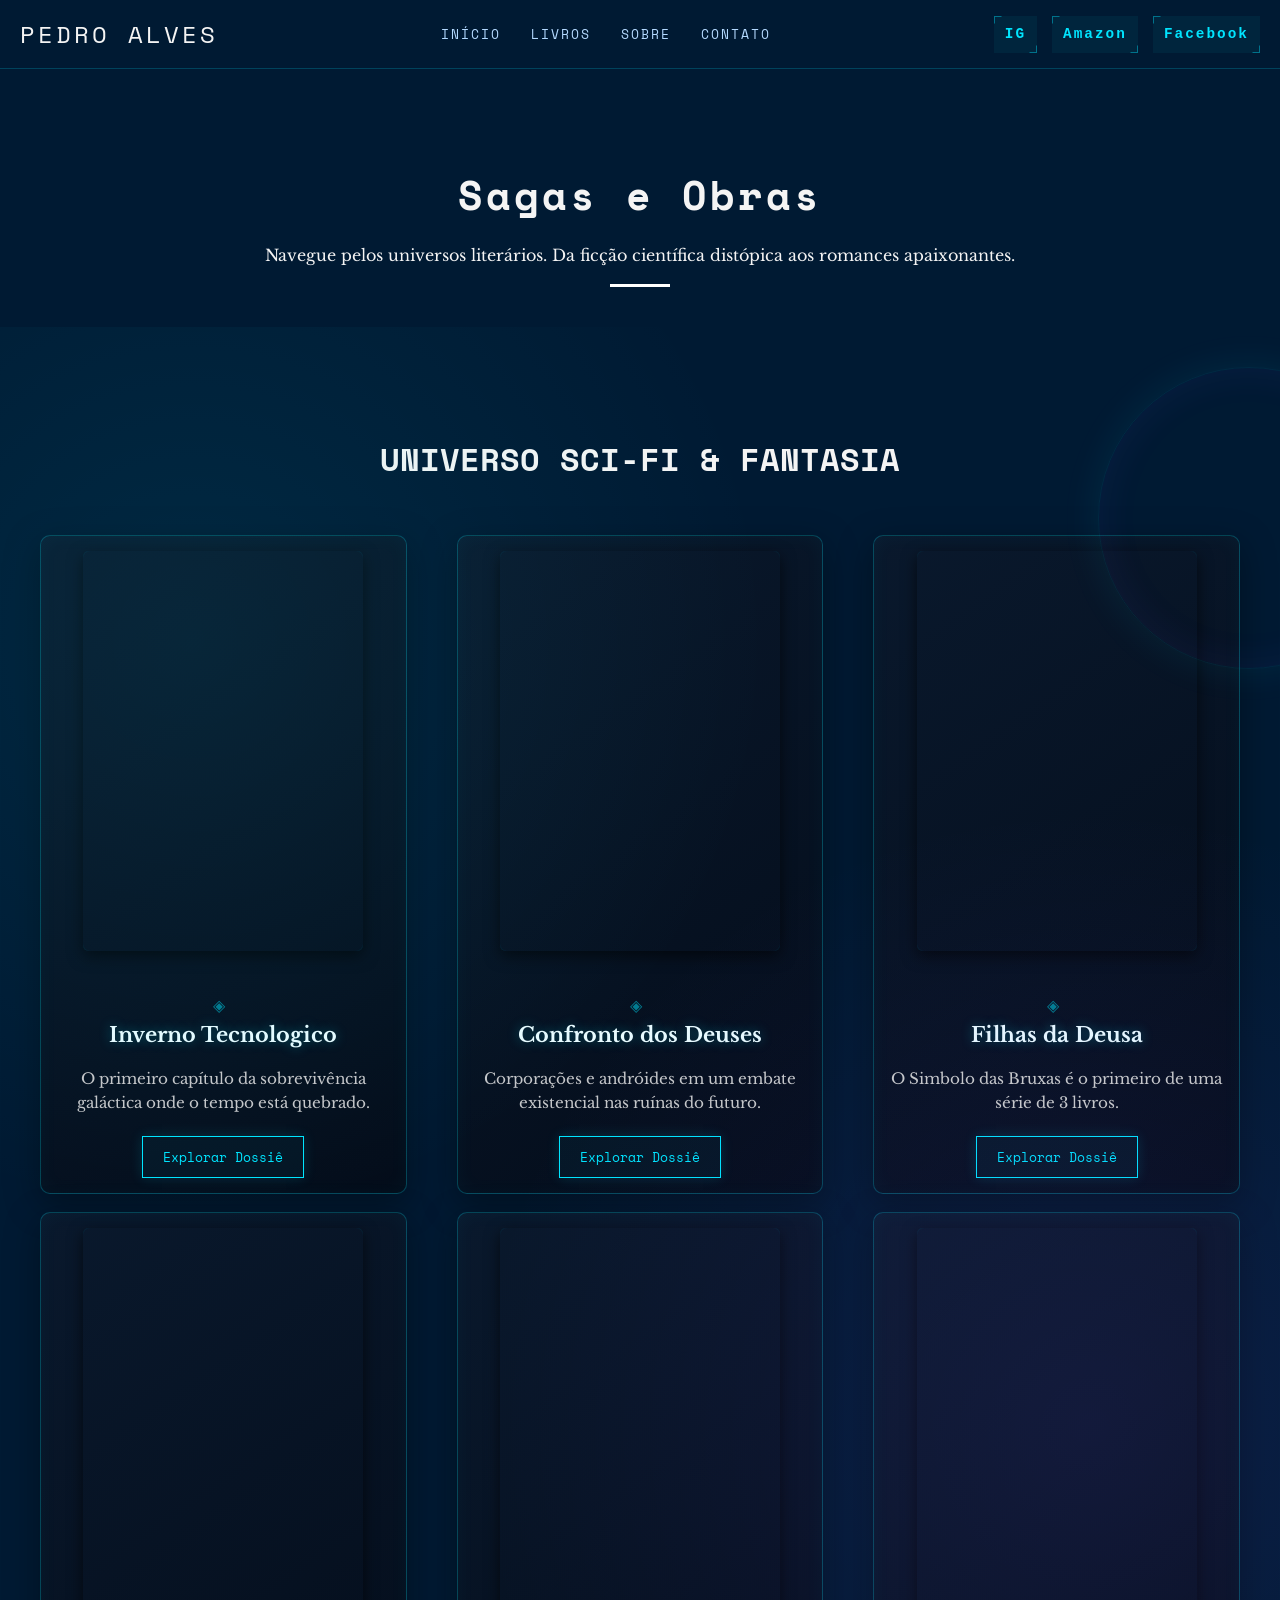
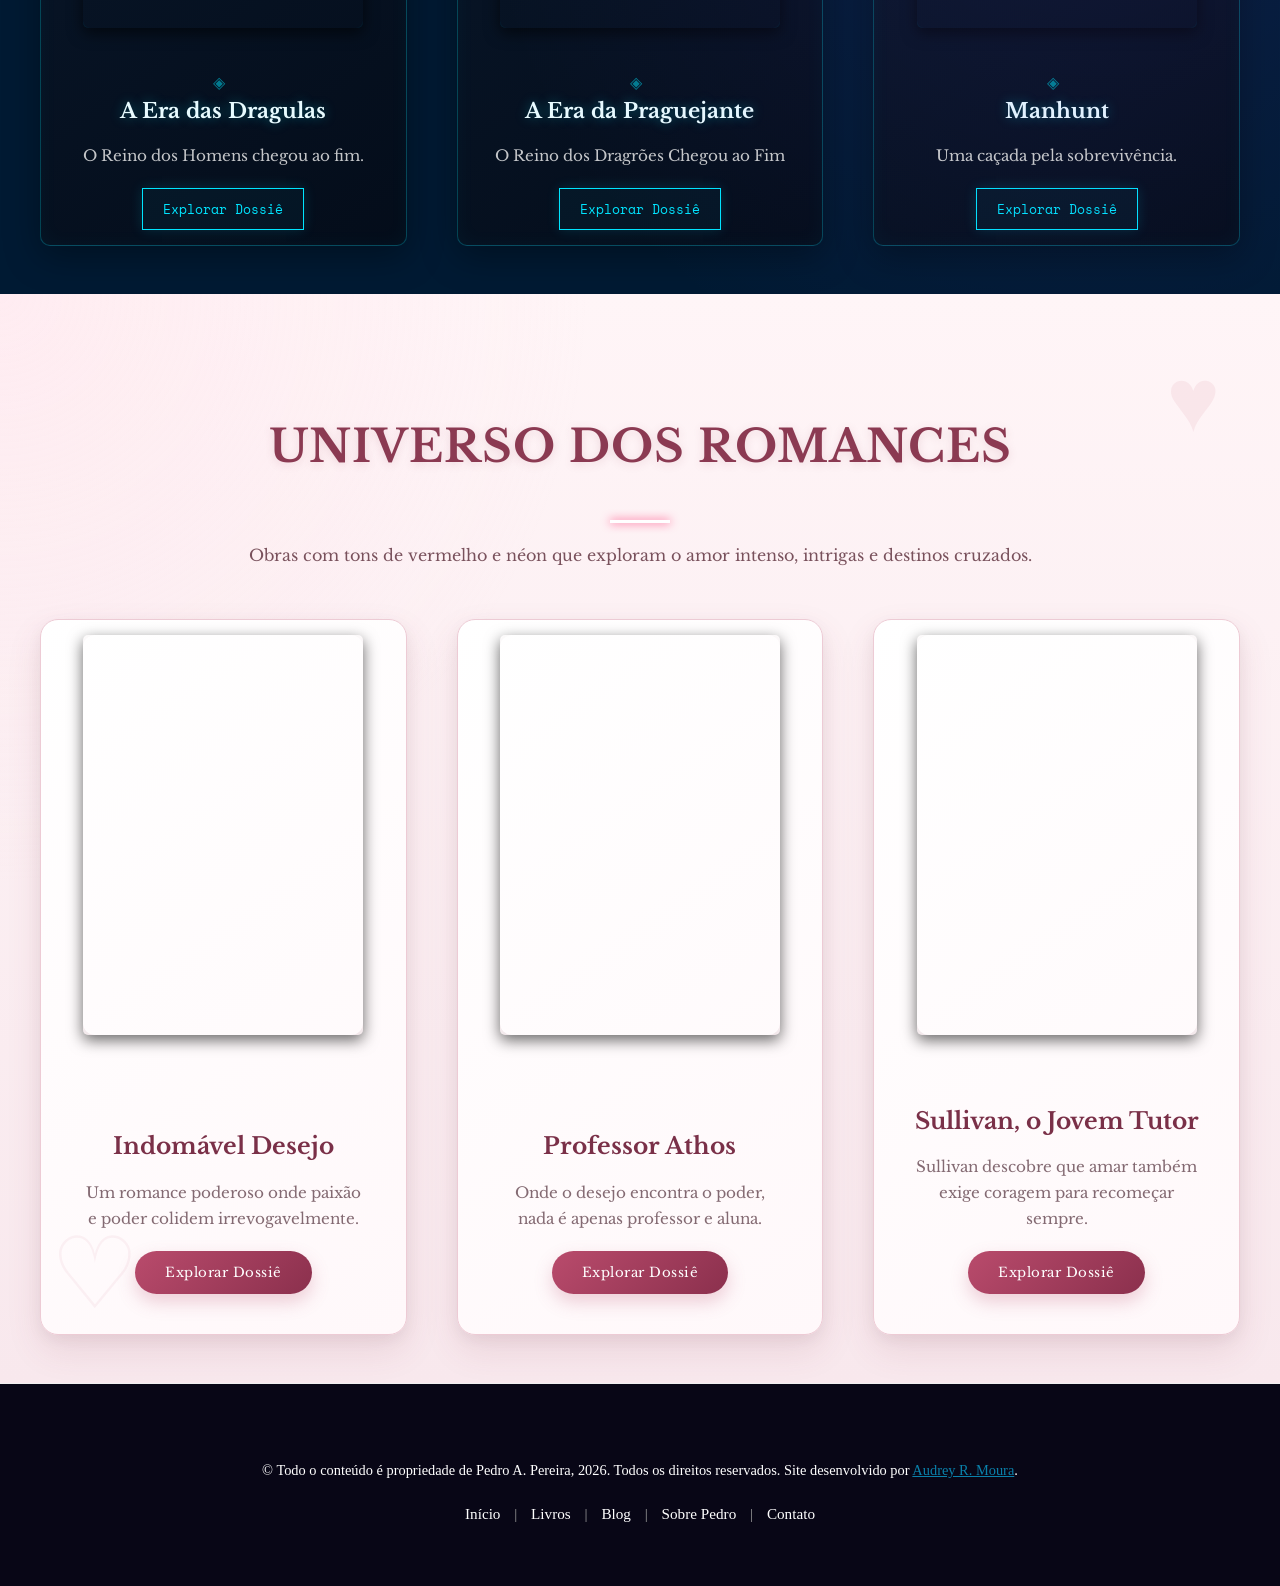
==== books.html @ c4fe181b "Add files via upload" ====
<!DOCTYPE html>
<html lang="pt-br">
<head>
    <meta charset="UTF-8">
    <meta name="viewport" content="width=device-width, initial-scale=1.0">
    <title>Pedro Alves | Livros</title>
    <link href="https://fonts.googleapis.com/css2?family=Libre+Baskerville:ital,wght@0,400;0,700;1,400&family=Space+Mono:wght@400;700&display=swap" rel="stylesheet">
    <link rel="preconnect" href="https://fonts.googleapis.com">
    <link rel="preconnect" href="https://fonts.gstatic.com" crossorigin>
    <link href="https://fonts.googleapis.com/css2?family=Orbitron:wght@400;500;700&display=swap" rel="stylesheet">
    <link rel="stylesheet" href="stylesbook.css">
</head>


<body>
    <!--  Section Header -->
    <header class="main-header">
        <div class="nav-container">
            <a href="/" class="author-name">PEDRO ALVES</a>
            <nav class="main-nav">
                <ul>
                    <li><a href="index.html#home">INÍCIO</a></li>
                    <li><a href="books.html">LIVROS</a></li>
                    <li><a href="sobre.html">SOBRE</a></li>
                    <li><a href="contato.html">CONTATO</a></li>
                </ul>
            </nav>
            <!-- Nova seção de redes sociais HUD -->
           <div class="social-hud">
               <a href="https://www.instagram.com/p.alves1998" class="social-link" title="Instagram">IG</a>
               <a href="https://www.amazon.com.br/stores/Pedro-Alves/author/B08WKQ65VJ" class="social-link" title="Amazon">Amazon</a>
               <a href="https://www.facebook.com/literagenesis" class="social-link" title="Facebook">Facebook</a>
           </div>
        </div>

            <button class="menu-toggle" id="menu-toggle">
                <span></span>
                <span></span>
                <span></span>
            </button>
    </header>

<main>
        <section class="page-title-section">
            <div class="title-container">
                <h1>Sagas e Obras</h1>
                <p>Navegue pelos universos literários. Da ficção científica distópica aos romances apaixonantes.</p>
                <span class="decorative-line scifi-line"></span> 
            </div>
        </section>

        <!-- SEÇÃO SCI-FI -->
        <section class="saga-section theme-scifi" id="scifi-section">
            <div class="section-header">
                <h2>UNIVERSO SCI-FI & FANTASIA</h2>
                               
            </div>
            
            <div class="saga-grid" id="scifi-grid">
                <!-- Preenchido via JS com as Capas em Imagem -->
            </div>
        </section>

        <!-- SEÇÃO ROMANCE -->
        <section class="saga-section theme-romance" id="romance-section">
            <div class="section-header">
                <h2>UNIVERSO DOS ROMANCES</h2>
                <span class="decorative-line romance-line"></span>
                <p>Obras com tons de vermelho e néon que exploram o amor intenso, intrigas e destinos cruzados.</p>
            </div>
            
            <div class="saga-grid" id="romance-grid">
                <!-- Preenchido via JS com as Capas em Imagem -->
            </div>
        </section>

                <!-- MODAL DE ESPECIFICAÇÃO DE OBRAS E UNIVERSOS -->
                <div id="saga-modal" class="modal-wrapper hidden">
                    <div id="modal-card-theme" class="modal-card">
                        <button class="close-btn top-close" aria-label="Fechar Modal">&times;</button>
                        
                        <div class="modal-layout-grid">
                            <!-- Painel Lateral: Ficha Técnica -->
                            <aside class="modal-sidebar">
                                <figure class="sidebar-cover-container">
                                    <img id="modal-cover-img" src="" alt="Capa Principal" class="modal-cover-img">
                                </figure>
                                
                                <section class="sidebar-fiche-info">
                                    <h4 class="fiche-title">Registro do Arquivo</h4>
                                    <ul class="fiche-list">
                                        <li><span class="fiche-label">Autoridade:</span> Pedro Alves</li>
                                        <li><span class="fiche-label">Classificação:</span> <span id="modal-tech-genre">Gênero</span></li>
                                        <li><span class="fiche-label">Status de Acesso:</span> Liberado</li>
                                    </ul>
                                </section>
                            </aside>

                            <!-- Painel Principal: Dossiê Analítico -->
                            <div class="modal-main-content">
                                <header class="modal-content-header">
                                    <h2 id="modal-title">Título do Universo</h2>                                   
                                </header>

                                <section class="fiche-section">
                                    <h3 class="section-heading">Fundamentação Narrativa</h3>
                                    <p id="modal-desc" class="modal-body"></p>
                                </section>

                                <section class="fiche-section hidden" id="modal-characters-section">
                                    <h3 class="section-heading">Personagens</h3>
                                    <div class="character-grid" id="modal-characters-list"></div>
                                </section>

                                <section class="fiche-section">
                                    <h3 class="section-heading">Volumes Catalogados</h3>
                                    <div id="modal-book-list" class="book-detailed-list">
                                        <!-- Injetados via JS -->
                                    </div>
                                </section>
                            </div>
                        </div>

                        <footer class="modal-footer">
                            <button class="btn-close-bottom" id="close-modal-bottom">Encerrar Visualização</button>
                        </footer>
                    </div>
                </div>
    </main>



    <!-- Section Footer (Idêntico ao restante do site) -->
    <footer class="site-footer">
        <div class="footer-content">
           <p class="copyright-text">
                &copy; Todo o conteúdo é propriedade de Pedro A. Pereira, 2026. Todos os direitos reservados. Site desenvolvido por <a href="https://audreymoura.github.io/portfolio/" class="footer-highlight" target="_blank" rel="noopener noreferrer">Audrey R. Moura</a>.
            </p>
            <nav class="footer-nav">
                <a href="index.html">Início</a>
                <span class="separator">|</span>
                <a href="index.html#books">Livros</a>
                <span class="separator">|</span>
                <a href="#">Blog</a>
                <span class="separator">|</span>
                <a href="sobre.html">Sobre Pedro</a>
                <span class="separator">|</span>
                <a href="contato.html">Contato</a>
            </nav>
        </div>



        <button id="backToTopBtn" class="back-to-top" title="Voltar ao topo">
            &#8963;
        </button>
    </footer>

    <!-- Movido para o fim do body (estava no <head> e rodava antes do
         #backToTopBtn e do resto do DOM existirem, então quebrava). -->
    <script src="scriptbook.js" defer></script>
</body>
</html>
---- stylesbook.css ----
/* =========================================
   VARIÁVEIS DE CORES (PALETA AZUL)
   ========================================= */
:root {
    --bg-blue-dark: #001a33;
    --bg-blue-nav: #002244;
    --border-blue: #004080;
    --border-blue-light: #0059b3;
    --text-white: #f4f4f4;
    --text-blue-light: #b3d9ff;
    /* Estas duas variáveis eram usadas em todo o CSS e no JS, mas nunca
       tinham sido declaradas aqui — por isso botões, linhas decorativas
       e o topo do modal perdiam a cor (caíam no valor inicial/transparente). */
    --scifi-primary: #00e5ff;
    --romance-primary: #ff2e6e;
}

body {
    background-color: var(--bg-blue-dark);
    color: var(--text-white);
    font-family: 'Libre Baskerville', serif;
    margin: 0;
    padding: 0;
    line-height: 1.6;
}

/* =========================================
   NAVBAR
   ========================================= */
.main-header {
    background-color: var(--bg-blue-nav);
    padding: 30px 5%;
    border-bottom: 1px solid var(--border-blue);
}

.nav-container {
    display: flex;
    justify-content: space-between;
    align-items: center;
    max-width: 1400px;
    margin: 0 auto;
}

.author-name {
    font-family: 'Space Mono', monospace;
    font-size: 1.5rem;
    letter-spacing: 3px;
    color: var(--text-white);
    text-decoration: none;
}

.main-nav ul {
    list-style: none;
    display: flex;
    gap: 30px;
    margin: 0;
    padding: 0;
}

.main-nav ul li a {
    color: var(--text-blue-light);
    text-decoration: none;
    font-family: 'Space Mono', monospace;
    font-size: 0.8rem;
    letter-spacing: 2px;
    transition: color 0.3s;
}

.main-nav ul li a:hover {
    color: #fff;
}

/* Esconde o menu em telas muito pequenas (necessitará de menu hamburguer depois) */
@media (max-width: 768px) {
    .main-nav ul {
        display: none; 
    }
}

/* =========================================
   HEADER & REDES SOCIAIS (HUD SCI-FI)
   ========================================= */

/* Estrutura Base (Mobile-First) */
.main-header {
    background-color: #001a33;
    border-bottom: 1px solid rgba(0, 229, 255, 0.2); /* Linha divisória tecnológica */
    padding: 15px 20px;
    font-family: 'Georgia', serif; /* Mantendo a fonte base que você usou antes */
}

.nav-container {
    display: flex;
    flex-direction: column; /* Empilha no mobile */
    align-items: center;
    gap: 20px;
}

/* Container das Redes Sociais */
.social-hud {
    display: flex;
    gap: 15px;
    align-items: center;
}

/* O Botão da Rede Social */
.social-link {
    position: relative;
    color: #00e5ff;
    font-family: 'Courier New', Courier, monospace; /* Fonte de terminal */
    font-size: 0.9rem;
    font-weight: bold;
    text-decoration: none;
    padding: 6px 10px;
    letter-spacing: 2px;
    background: rgba(0, 229, 255, 0.05);
    border: 1px solid transparent;
    transition: all 0.3s ease-in-out;
}

/* Criando as miras nos cantos (mesma lógica do botão Back to Top) */
.social-link::before,
.social-link::after {
    content: '';
    position: absolute;
    width: 6px;
    height: 6px;
    border: 1px solid transparent;
    transition: all 0.3s ease-in-out;
    pointer-events: none;
}

.social-link::before {
    top: -1px; 
    left: -1px;
    border-top-color: rgba(0, 229, 255, 0.4);
    border-left-color: rgba(0, 229, 255, 0.4);
}

.social-link::after {
    bottom: -1px; 
    right: -1px;
    border-bottom-color: rgba(0, 229, 255, 0.4);
    border-right-color: rgba(0, 229, 255, 0.4);
}

/* Efeito ao passar o mouse */
.social-link:hover {
    color: #ffffff;
    text-shadow: 0 0 8px #00e5ff;
    background: rgba(0, 229, 255, 0.15);
    border-color: rgba(0, 229, 255, 0.3);
}

/* Expansão das miras no hover */
.social-link:hover::before {
    top: -4px; 
    left: -4px;
    border-color: #00e5ff;
    box-shadow: -2px -2px 4px rgba(0, 229, 255, 0.4);
}

.social-link:hover::after {
    bottom: -4px; 
    right: -4px;
    border-color: #00e5ff;
    box-shadow: 2px 2px 4px rgba(0, 229, 255, 0.4);
}

/* =========================================
   MEDIA QUERY PARA DESKTOP
   ========================================= */
@media (min-width: 768px) {
    .nav-container {
        flex-direction: row; /* Coloca tudo na mesma linha no PC */
        justify-content: space-between;
    }
}

/* =========================================
   FOOTER EDITORIAL
   ========================================= */

.site-footer {
    background-color: #080616; /* Fundo branco limpo */
    color: #333333;
    padding: 60px 20px;
    font-family: 'Georgia', serif; /* Mantendo a identidade editorial */
    text-align: center;
    position: relative;
    border-top: 1px solid #f0f0f0; /* Linha super sutil para separar do fundo escuro acima */
}

.copyright-text {
    font-size: 0.9rem;
    margin-bottom: 20px;
    color: #fff;
}

/* Cor vermelho-tijolo baseada na imagem de referência */
.footer-highlight {
    color: #0A81AB; 
}

.footer-nav {
    font-size: 0.95rem;
}

.footer-nav a {
    color: #ffffff;
    text-decoration: none;
    transition: color 0.3s ease;
}

.footer-nav a:hover {
    color: #0A81AB;
}

.separator {
    margin: 0 10px;
    color: #999;
    font-weight: lighter;
}

/* =========================================
   BOTÃO VOLTAR AO TOPO
   ========================================= */

.back-to-top {
    display: none; /* Oculto por padrão, o JS vai mostrar */
    position: fixed;
    bottom: 30px;
    right: 30px;
    width: 45px;
    height: 45px;
    
    /* Fundo escuro transparente com efeito holográfico */
    background-color: rgba(0, 26, 51, 0.4); 
    backdrop-filter: blur(5px); /* Deixa o fundo do botão desfocado (efeito vidro) */
    -webkit-backdrop-filter: blur(5px); /* Suporte para Safari */
    
    /* Cores tecnológicas */
    color: #00e5ff; /* Ciano do tema */
    border: 1px solid rgba(0, 229, 255, 0.4);
    border-radius: 4px; /* Cantos levemente retos */
    
    font-size: 24px;
    cursor: pointer;
    z-index: 99;
    align-items: center;
    justify-content: center;
    line-height: 1; 
    
    /* Brilho neon de repouso */
    box-shadow: 0 0 10px rgba(0, 229, 255, 0.1), inset 0 0 5px rgba(0, 229, 255, 0.1);
    text-shadow: 0 0 5px rgba(0, 229, 255, 0.5);
    
    /* Transição suave de todos os efeitos */
    transition: all 0.3s ease-in-out;
}

/* Efeito ao passar o mouse por cima do botão */
.back-to-top:hover {
    background-color: rgba(0, 229, 255, 0.2); /* Fundo "acende" */
    transform: translateY(-5px); /* Dá um leve pulo para cima */
    
    /* Intensifica o neon */
    border-color: #00e5ff;
    color: #ffffff; /* Seta fica branca para destacar */
    box-shadow: 0 0 15px rgba(0, 229, 255, 0.5), inset 0 0 10px rgba(0, 229, 255, 0.3);
    text-shadow: 0 0 10px #00e5ff, 0 0 20px #00e5ff;
}

/* =========================================
   EFEITOS DE MIRA / HUD (CANTOS DO BOTÃO)
   ========================================= */

/* Cria pequenos colchetes nos cantos para simular mira de alvo */
.back-to-top::before,
.back-to-top::after {
    content: '';
    position: absolute;
    width: 10px;
    height: 10px;
    border: 1px solid transparent;
    transition: all 0.3s ease;
    pointer-events: none; /* Para não atrapalhar o clique */
}

/* Canto Superior Esquerdo */
.back-to-top::before {
    top: -2px;
    left: -2px;
    border-top-color: #00e5ff;
    border-left-color: #00e5ff;
    opacity: 0.5;
}

/* Canto Inferior Direito */
.back-to-top::after {
    bottom: -2px;
    right: -2px;
    border-bottom-color: #00e5ff;
    border-right-color: #00e5ff;
    opacity: 0.5;
}

/* Os cantos "abrem" e brilham ao passar o mouse */
.back-to-top:hover::before {
    top: -6px;
    left: -6px;
    opacity: 1;
    box-shadow: -2px -2px 5px rgba(0, 229, 255, 0.5);
}

.back-to-top:hover::after {
    bottom: -6px;
    right: -6px;
    opacity: 1;
    box-shadow: 2px 2px 5px rgba(0, 229, 255, 0.5);
}


/* =========================================
   PÁGINA: books
   ========================================= */

.page-title-section {
    padding: 60px 20px 20px;
    text-align: center;
}

.page-title-section h1 {
    font-size: 2.5rem;
    font-family: 'Space Mono', monospace;
    letter-spacing: 4px;
    margin-bottom: 10px;
}

.saga-section {
    padding: 80px 20px;
}

.section-header {
    text-align: center;
    margin-bottom: 50px;
}

.section-header h2 {
    font-family: 'Space Mono', monospace;
    font-size: 2rem;
}

.decorative-line {
    display: block;
    width: 60px;
    height: 3px;
    margin: 0 auto 20px;
    background-color: #fff; /* fallback; cada tema sobrescreve com sua cor */
}

.saga-grid {
    display: grid;
    grid-template-columns: 1fr;
    gap: 50px;
    max-width: 1200px;
    margin: 0 auto;
}

@media (min-width: 768px) {
    .saga-grid { grid-template-columns: repeat(auto-fit, minmax(300px, 1fr)); }
}

/* Cards e Imagens de Capa */
.book-card {
    background: rgba(0, 0, 0, 0.4);
    border: 1px solid rgba(255, 255, 255, 0.1);
    border-radius: 10px;
    padding: 15px;
    display: flex;
    flex-direction: column;
    align-items: center;
    text-align: center;
    transition: transform 0.3s ease;

}

.book-card:hover {
    transform: translateY(-4px);
}

/* CONTAINER DA CAPA: TAMANHO FIXO */
.book-cover {
    width: 280px;       /* Largura fixa */
    height: 400px;      /* Altura fixa */
    margin: 0 auto 10px; /* Centraliza o card e dá margem inferior */
    border-radius: 5px;
    overflow: hidden;    /* Esconde o que sobrar da imagem */
    box-shadow: 0 5px 15px rgba(0,0,0,0.6);
    display: flex;       /* Garante alinhamento interno */
    align-items: center;
    justify-content: center;
}

/* IMAGEM: FORÇA O PREENCHIMENTO DO CONTAINER */
.book-cover-img {
    width: 100%;
    height: 100%;       /* Força a mesma altura do container */
    object-fit: cover;  /* Corta a imagem mantendo a proporção para preencher o bloco */
    object-position: center; /* Centraliza o foco da capa */
    display: block;
    transition: transform 0.4s ease;
}

/* Opcional: Garante que todos os cards tenham a mesma altura mínima */
.book-card {
    display: flex;
    flex-direction: column;
    justify-content: space-between; /* Mantém o botão alinhado na parte inferior */
    height: 100%;
}

.book-card:hover .book-cover-img {
    transform: scale(1.0);
}

.book-info h3 { font-size: 1.3rem; margin: 0 0 10px; }
.book-info p { font-size: 0.95rem; margin-bottom: 20px; opacity: 0.8; }

.btn-saga {
    background: transparent;
    border: 1px solid;
    padding: 10px 20px;
    font-family: 'Space Mono', monospace;
    cursor: pointer;
    transition: all 0.3s ease;
}

/* ==========================================================
   TEMA SCI-FI / FANTASIA CÓSMICA
   Portais • Viagem no Tempo • Dragões • Universos Paralelos
   ========================================================== */

.theme-scifi {
    background-color: var(--bg-blue-dark);
    position: relative;
    overflow: hidden;
}

/* Energia dimensional ao redor da seção */
.theme-scifi::before {
    content: "";
    position: absolute;
    inset: 0;
    background:
        radial-gradient(circle at 15% 20%, rgba(0,229,255,0.08), transparent 35%),
        radial-gradient(circle at 85% 70%, rgba(120,80,255,0.10), transparent 40%);
    pointer-events: none;
}


/* Linha de energia */
.theme-scifi .scifi-line { 
    background: linear-gradient(
        90deg,
        transparent,
        var(--scifi-primary),
        transparent
    );
    box-shadow:
        0 0 10px var(--scifi-primary),
        0 0 25px rgba(0,229,255,0.5);
}


/* Cards como artefatos futuristas */
.theme-scifi .book-card { 
    background:
        linear-gradient(
            145deg,
            rgba(10,25,45,0.95),
            rgba(4,12,25,0.95)
        );
    border-color: rgba(0,229,255,0.25);
    box-shadow:
        0 10px 35px rgba(0,0,0,0.35),
        inset 0 0 20px rgba(0,229,255,0.04);
    transition:
        transform .35s ease,
        border-color .35s ease,
        box-shadow .35s ease;
}


/* Efeito de portal ao passar o mouse */
.theme-scifi .book-card:hover {
    transform: translateY(-8px);
    border-color:rgba(0,229,255,0.65);
    box-shadow:  0 15px 45px rgba(0,229,255,0.15),
        inset 0 0 25px rgba(0,229,255,0.08);
}

/* Capas */
.theme-scifi .book-cover img {
    border-radius: 8px;
    box-shadow:0 0 25px rgba(0,229,255,0.15);
    transition: transform .4s ease;
}


.theme-scifi .book-card:hover .book-cover img {

    transform: scale(1.03)
        rotate(-1deg);
}


/* Botão futurista */
.theme-scifi .btn-saga { 
    color: var(--scifi-primary);
    border-color: var(--scifi-primary);
    background:rgba(0,229,255,0.04);
    box-shadow: 0 0 12px rgba(0,229,255,0.15);
    transition: .3s ease;
}


.theme-scifi .btn-saga:hover { 
    background:var(--scifi-primary);
    color:#000;
    box-shadow: 0 0 25px var(--scifi-primary);
}


/* Títulos */
.theme-scifi .book-info h3 {
    color:#e8fbff;
    text-shadow:0 0 12px rgba(0,229,255,0.35);
}


/* Pequenos detalhes de energia */
.theme-scifi .book-info::before {
    content:"◈";
    color:var(--scifi-primary);
    opacity: .5;
    margin-right:8px;
}


/* Efeito de linhas temporais discretas */
.theme-scifi::after {
    content:"";
    position:absolute;
    width:300px;
    height:300px;
    right:-120px;
    top:40px;
    border-radius:50%;
    border:1px solid rgba(0,229,255,0.08);
    box-shadow:0 0 40px rgba(0,229,255,0.08), inset 0 0 40px rgba(120,80,255,0.08);
    pointer-events:none;
}


/* Compatibilidade romance */
.theme-romance .romance-line {
    background-color:#ffffff;
    box-shadow:0 0 10px var(--romance-primary);
}

/* ==========================================================
   TEMA ROMANCE - Amor / Romance Contemporâneo / Rom-Com
   ========================================================== */

.theme-romance {
    background:
        radial-gradient(circle at top left, rgba(255, 220, 230, 0.35), transparent 35%),
        linear-gradient(180deg, #fff5f7 0%, #f8e8ed 100%);
    color: #4a2733;
    padding: 80px 20px;
    position: relative;
}

/* Cabeçalho da seção */
.theme-romance .section-header h2 {
    color: #8b3a52;
    font-family: 'Libre Baskerville', serif;
    font-size: 2.8rem;
    letter-spacing: 1px;
    text-shadow: 0 2px 10px rgba(139, 58, 82, 0.15);
}

.theme-romance .section-header p {
    color: #79515c;
}

/* Cards dos livros */
.theme-romance .book-card {
    background: linear-gradient(
        145deg,
        #ffffff,
        #fff8fa
    );
    border: 1px solid #edcbd5;
    box-shadow:
        0 15px 35px rgba(139, 58, 82, 0.12),
        0 5px 15px rgba(0,0,0,0.05);
    border-radius: 18px;
    overflow: hidden;
    transition:
        transform 0.4s ease,
        box-shadow 0.4s ease;
}


.theme-romance .book-card:hover {
    transform: translateY(-12px);
    box-shadow:
        0 25px 45px rgba(139, 58, 82, 0.22),
        0 8px 20px rgba(0,0,0,0.08);
}


/* Informações do livro */

.theme-romance .book-info {
    padding: 25px;
}


.theme-romance .book-info h3 {
    color: #7a3048;
    font-family: 'Libre Baskerville', serif;
    font-size: 1.45rem;
}


.theme-romance .book-info p {
    color: #654650;
    line-height: 1.7;
}


/* Botão estilo romance */
.theme-romance .btn-saga {
    background:
        linear-gradient(
            135deg,
            #b94b6c,
            #8b304d
        );

    color: #fff;
    border: none;
    padding: 13px 30px;
    border-radius: 50px;
    font-family: 'Libre Baskerville', serif;
    letter-spacing: 0.5px;
    box-shadow:
        0 8px 18px rgba(185,75,108,0.25);
    transition: all .3s ease;
}


.theme-romance .btn-saga:hover {
    background:
        linear-gradient(
            135deg,
            #d05c7d,
            #a13b59
        );
    transform: scale(1.05);
    box-shadow:
        0 12px 25px rgba(185,75,108,0.35);
}


/* Imagem da capa */
.theme-romance .book-cover img {
    border-radius: 12px;
    box-shadow:
        0 10px 25px rgba(122,48,72,0.18);
    transition: transform .4s ease;
}


.theme-romance .book-card:hover .book-cover img {
    transform:
        scale(1.04)
        rotate(-1deg);}


/* Detalhes decorativos */
.theme-romance::before {
    content: "♥";
    position: absolute;
    top: 35px;
    right: 60px;
    font-size: 90px;
    color: rgba(185,75,108,0.08);
    font-family: serif;
}


.theme-romance::after {
    content: "♡";
    position: absolute;
    bottom: 30px;
    left: 50px;
    font-size: 100px;
    color: rgba(185,75,108,0.06);
}


/*=========================================
MODAL FANTASIA / SCI-FI
=========================================*/

.modal-wrapper.hidden{
display:none!important;
}

.modal-wrapper{
position:fixed;
top:0;
left:0;
width:100%;
height:100%;
padding:30px;
display:flex;
justify-content:center;
align-items:center;
background:rgba(6,10,18,.92);
z-index:9999;
}

.modal-card{
position:relative;
width:100%;
max-width:960px;
max-height:92vh;
overflow-y:auto;
background:#101722;
border:2px solid #5f7ea8;
border-radius:14px;
color:#e7edf6;
box-shadow:0 20px 60px rgba(0,0,0,.6);
}

.modal-layout-grid{
display:grid;
grid-template-columns:260px 1fr;
gap:30px;
padding:30px;
}

@media(max-width:768px){
.modal-layout-grid{
grid-template-columns:1fr;
}
}

.modal-cover-img{
display:block;
width:100%;
border-radius:8px;
border:3px solid #344965;
box-shadow:0 8px 24px rgba(0,0,0,.5);
}

.modal-content{
color:#d7e0ec;
}

.modal-content h2{
font-size:2rem;
margin-bottom:18px;
padding-bottom:12px;
border-bottom:2px solid #49678d;
text-transform:uppercase;
letter-spacing:2px;
color:#f7f7f7;
}

.modal-content h3{
margin-top:24px;
margin-bottom:10px;
font-size:1.1rem;
color:#8cb8ff;
text-transform:uppercase;
letter-spacing:1px;
}

.modal-content p{
color:#d2dbe5;
}

.modal-content strong{
color:#ffffff;
}

.modal-content ul{
padding-left:22px;
}

.modal-content li{
margin-bottom:8px;
}

.book-detailed-card{
display:flex;
gap:20px;
padding:18px;
margin-bottom:20px;
background:#182230;
border-left:5px solid #6aa7ff;
border-radius:10px;
}

.book-detailed-cover{
width:180px;
flex-shrink:0;
}

.book-detailed-cover img{
display:block;
width:100%;
border-radius:6px;
border:2px solid #415a79;
}

.top-close{
position:absolute;
top:15px;
right:18px;
width:42px;
height:42px;
border:none;
border-radius:50%;
background:#223347;
color:#fff;
font-size:1.6rem;
cursor:pointer;
transition:.25s;
}

.top-close:hover{
background:#6aa7ff;
color:#08111b;
}

hr{
border:none;
border-top:1px solid #3b506d;
margin:25px 0;
}

blockquote{
margin:20px 0;
padding:15px;
border-left:4px solid #6aa7ff;
background:#16202d;
font-style:italic;
color:#bdd4f3;
}

.modal-card::-webkit-scrollbar{
width:10px;
}

.modal-card::-webkit-scrollbar-track{
background:#111923;
}

.modal-card::-webkit-scrollbar-thumb{
background:#506d94;
border-radius:10px;
}

.modal-card::-webkit-scrollbar-thumb:hover{
background:#6c90c4;
}

/*=========================================
MODAL - personagens
=========================================*/
.character-card{
display:flex;
gap:25px;
align-items:flex-start;
margin-bottom:40px;
}

.character-card img{
width:120px;
flex-shrink:0;
border-radius:8px;
display:block;
}

.character-info{
flex:1;
min-width:0;
}

.character-info h4{
margin:0 0 8px;
}

.character-info p{
margin:0 0 10px;
}

/*=========================================
MODAL - bOTÃO DE FECHAR
=========================================*/

.modal-footer{
display:flex;
justify-content:center;
padding:30px;
border-top:1px solid rgba(120,180,255,.18);
}

.btn-close-bottom{
position:relative;
padding:14px 38px;
background:#101b28;
color:#d7ecff;
border:1px solid #4ea3ff;
border-radius:6px;
font-size:.95rem;
font-weight:600;
letter-spacing:2px;
text-transform:uppercase;
cursor:pointer;
overflow:hidden;
transition:.35s;
box-shadow:
0 0 15px rgba(78,163,255,.18),
inset 0 0 8px rgba(78,163,255,.08);
}

.btn-close-bottom::before{
content:"";
position:absolute;
top:0;
left:-120%;
width:60%;
height:100%;
background:linear-gradient(90deg,
transparent,
rgba(255,255,255,.75),
transparent);
transform:skewX(-25deg);
transition:.8s;
}

.btn-close-bottom:hover::before{
left:160%;
}

.btn-close-bottom:hover{
background:#163252;
border-color:#8fd2ff;
color:#ffffff;
box-shadow:
0 0 8px rgba(120,190,255,.4),
0 0 20px rgba(80,150,255,.25);
animation:button-glitch .35s linear;
}

.btn-close-bottom:active{
transform:scale(.97);
}

@keyframes button-glitch{

0%{
transform:translate(0);
}

20%{
transform:translate(-2px,1px);
}

40%{
transform:translate(2px,-1px);
}

60%{
transform:translate(-1px,-1px);
}

80%{
transform:translate(1px,2px);
}

100%{
transform:translate(0);
}

}

/*=========================================
RESPONSIVIDADE GERAL
=========================================*/

@media (max-width:768px){

body{
overflow-x:hidden;
}

/* HEADER */

.main-header{
padding:15px;
}

.nav-container{
flex-direction:row;
justify-content:space-between;
align-items:center;
gap:15px;
}

/* BOTÃO HAMBURGUER */

.menu-toggle{
display:flex;
flex-direction:column;
justify-content:center;
align-items:center;
gap:5px;
width:42px;
height:42px;
background:transparent;
border:1px solid rgba(0,229,255,.35);
border-radius:6px;
cursor:pointer;
}

.menu-toggle span{
display:block;
width:22px;
height:2px;
background:#00e5ff;
transition:.3s;
}

/* ESCONDE MENU */

.main-nav{
position:absolute;
top:100%;
left:0;
width:100%;
background:#001a33;
border-top:1px solid rgba(0,229,255,.2);
display:none;
z-index:1000;
}

.main-nav.active{
display:block;
}

.main-nav ul{
display:flex;
flex-direction:column;
gap:0;
padding:15px 0;
}

.main-nav li{
text-align:center;
padding:12px 0;
border-bottom:1px solid rgba(255,255,255,.06);
}

/* SOCIAL */

.social-hud{
justify-content:center;
flex-wrap:wrap;
}

/* TÍTULOS */

.page-title-section h1{
font-size:2rem;
}

.section-header h2{
font-size:1.6rem;
}

/* GRID DOS LIVROS */

.saga-grid{
grid-template-columns:1fr;
gap:35px;
}

.book-cover{
width:220px;
height:315px;
}

/* =========================================
   MODAIS
   ========================================= */

.modal-wrapper{
padding:10px;
}

.modal-card{
max-height:95vh;
}

.modal-layout-grid{
grid-template-columns:1fr;
gap:20px;
padding:20px;
}

.book-detailed-card{
flex-direction:column;
align-items:center;
text-align:center;
}

.book-detailed-cover{
width:200px;
}

.character-card{
flex-direction:column;
align-items:center;
text-align:center;
}

.character-card img{
width:180px;
}

.modal-content h2{
font-size:1.6rem;
}

.modal-content h3{
font-size:1rem;
}

.modal-footer{
padding:20px;
}

.btn-close-bottom{
width:100%;
max-width:320px;
}

.back-to-top{
right:15px;
bottom:15px;
}

}

.menu-toggle{
display:none;
}

@media (max-width:768px){
.menu-toggle{
display:flex;
}
}

/*=========================================
DOSSIÊ SCI-FI
=========================================*/

#modal-title{
font-family:'Space Mono',monospace;
font-size:2.3rem;
font-weight:700;
letter-spacing:4px;
text-transform:uppercase;
color:#00e5ff;
text-shadow:0 0 12px rgba(0,229,255,.35);
margin:0 0 25px;
}

.modal-content-header{
border-bottom:1px solid rgba(0,229,255,.2);
padding-bottom:15px;
margin-bottom:25px;
}

.section-heading{
font-family:'Space Mono',monospace;
font-size:1rem;
font-weight:700;
letter-spacing:3px;
text-transform:uppercase;
color:#7fdfff;
margin:35px 0 15px;
}

.section-heading::before{
content:"[";
color:#00e5ff;
}

.section-heading::after{
content:"]";
color:#00e5ff;
}

#modal-desc,
.modal-body{
font-family:'Libre Baskerville',serif;
font-size:1rem;
line-height:1.9;
color:#d7e6f5;
text-align:justify;
}

.sidebar-fiche-info{
background:#162231;
padding:18px;
border:1px solid rgba(0,229,255,.15);
border-radius:8px;
}

.fiche-title{
font-family:'Space Mono',monospace;
font-size:.9rem;
letter-spacing:2px;
text-transform:uppercase;
color:#00e5ff;
margin-bottom:18px;
}

.fiche-list{
list-style:none;
padding:0;
margin:0;
}

.fiche-list li{
padding:8px 0;
border-bottom:1px solid rgba(255,255,255,.06);
font-size:.9rem;
color:#dbe7f4;
}

.fiche-label{
font-family:'Space Mono',monospace;
font-weight:700;
color:#79d8ff;
}

.book-detailed-title{
font-family:'Space Mono',monospace;
font-size:1rem;
text-transform:uppercase;
letter-spacing:2px;
color:#00e5ff;
}

.book-detailed-meta{
font-family:'Space Mono',monospace;
font-size:.8rem;
color:#82cfff;
}

.book-detailed-summary{
font-family:'Libre Baskerville',serif;
line-height:1.8;
color:#d8e5f2;
}

.character-card strong{
display:block;
margin-top:12px;
font-family:'Space Mono',monospace;
font-size:1rem;
letter-spacing:2px;
text-transform:uppercase;
color:#00e5ff;
}

.character-card span{
display:block;
margin-top:8px;
font-family:'Libre Baskerville',serif;
line-height:1.7;
color:#d8e5f2;
}

.btn-book-action{
position:relative;
display:inline-flex;
align-items:center;
justify-content:center;
padding:14px 28px;
margin-top:18px;
overflow:hidden;
background:#081520;
border:1px solid #00d9ff;
color:#8ef2ff;
font-family:"Space Mono",monospace;
font-size:.9rem;
font-weight:700;
letter-spacing:2px;
text-transform:uppercase;
text-decoration:none;
transition:.35s;
}

.btn-book-action span{
position:relative;
z-index:2;
}

.btn-book-action::before{
content:"";
position:absolute;
top:0;
left:-120%;
width:60%;
height:100%;
background:linear-gradient(90deg,
transparent,
rgba(255,255,255,.8),
transparent);
transform:skewX(-25deg);
transition:.8s;
}

.btn-book-action:hover::before{
left:180%;
}

.btn-book-action:hover{
background:#00d9ff;
color:#071018;
box-shadow:
0 0 12px rgba(0,217,255,.4),
0 0 35px rgba(0,217,255,.25);
transform:translateY(-2px);
}

.btn-book-action:active{
transform:scale(.96);
}
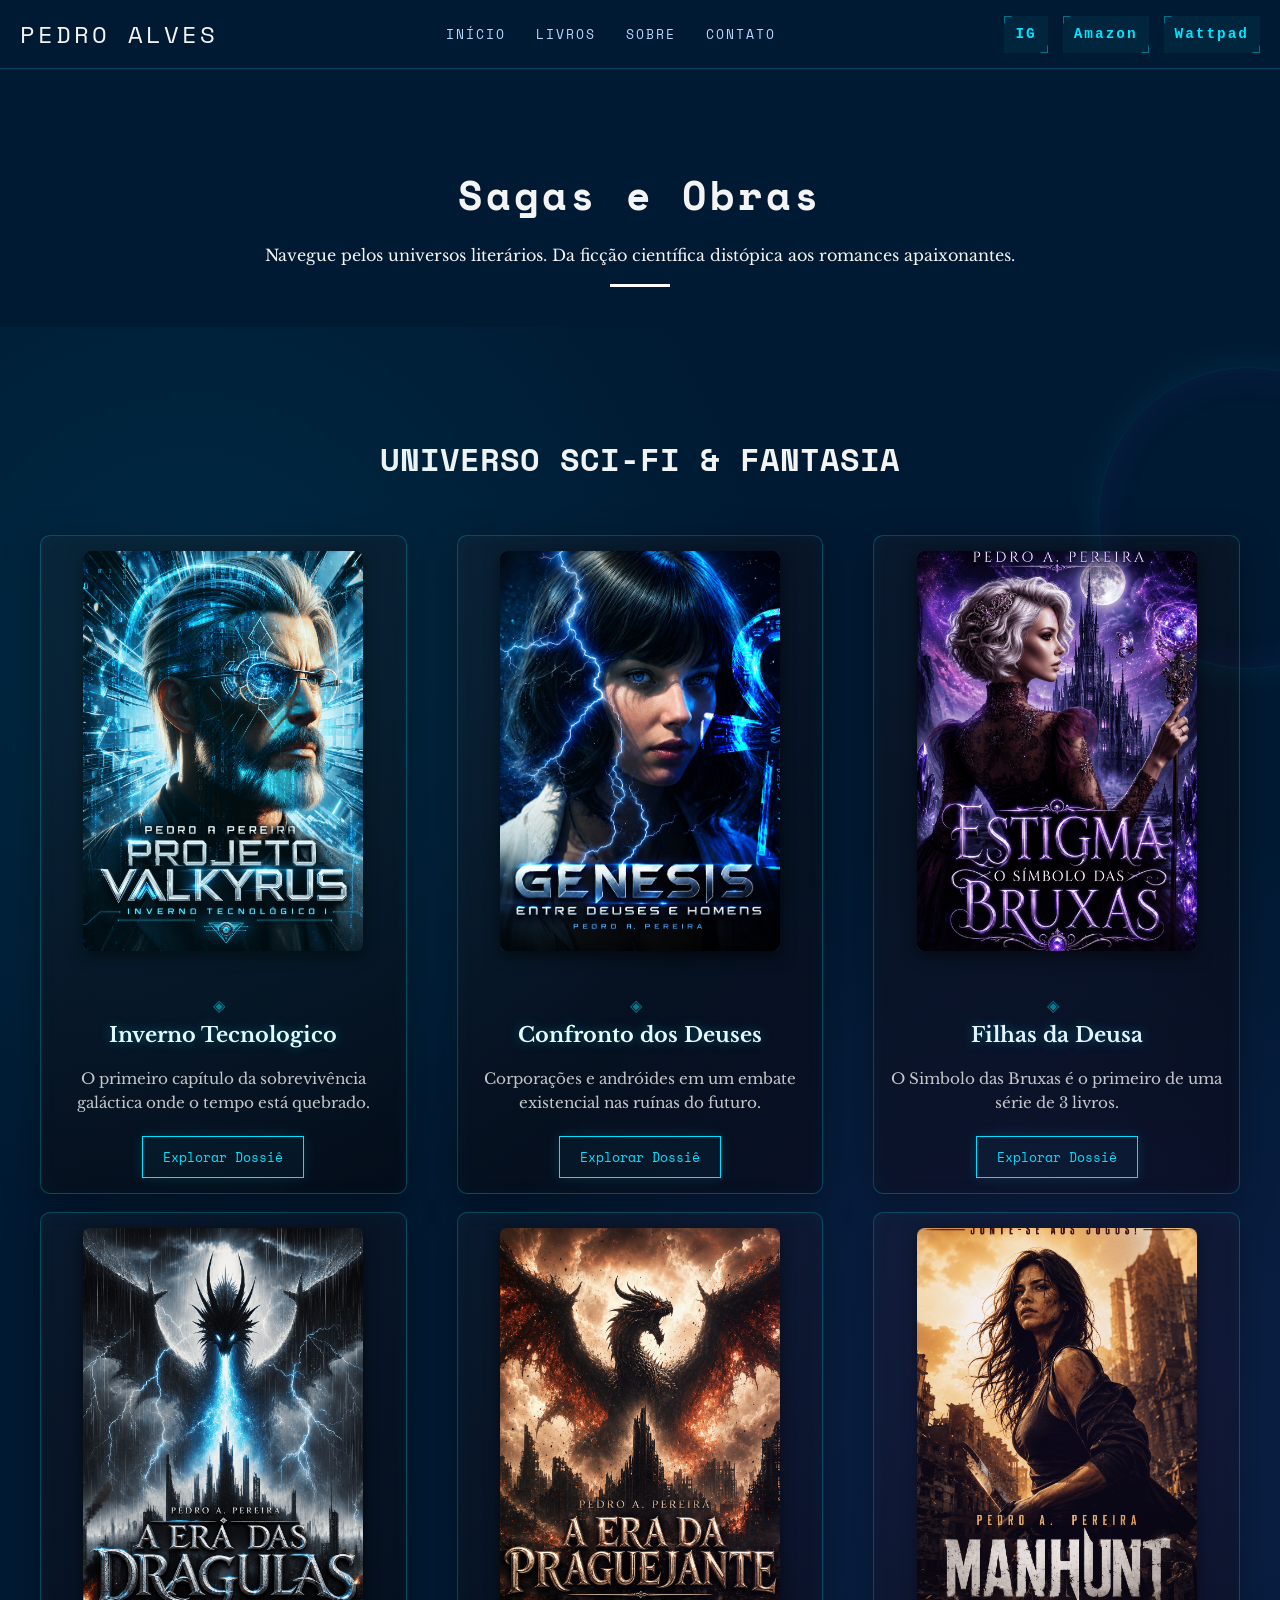
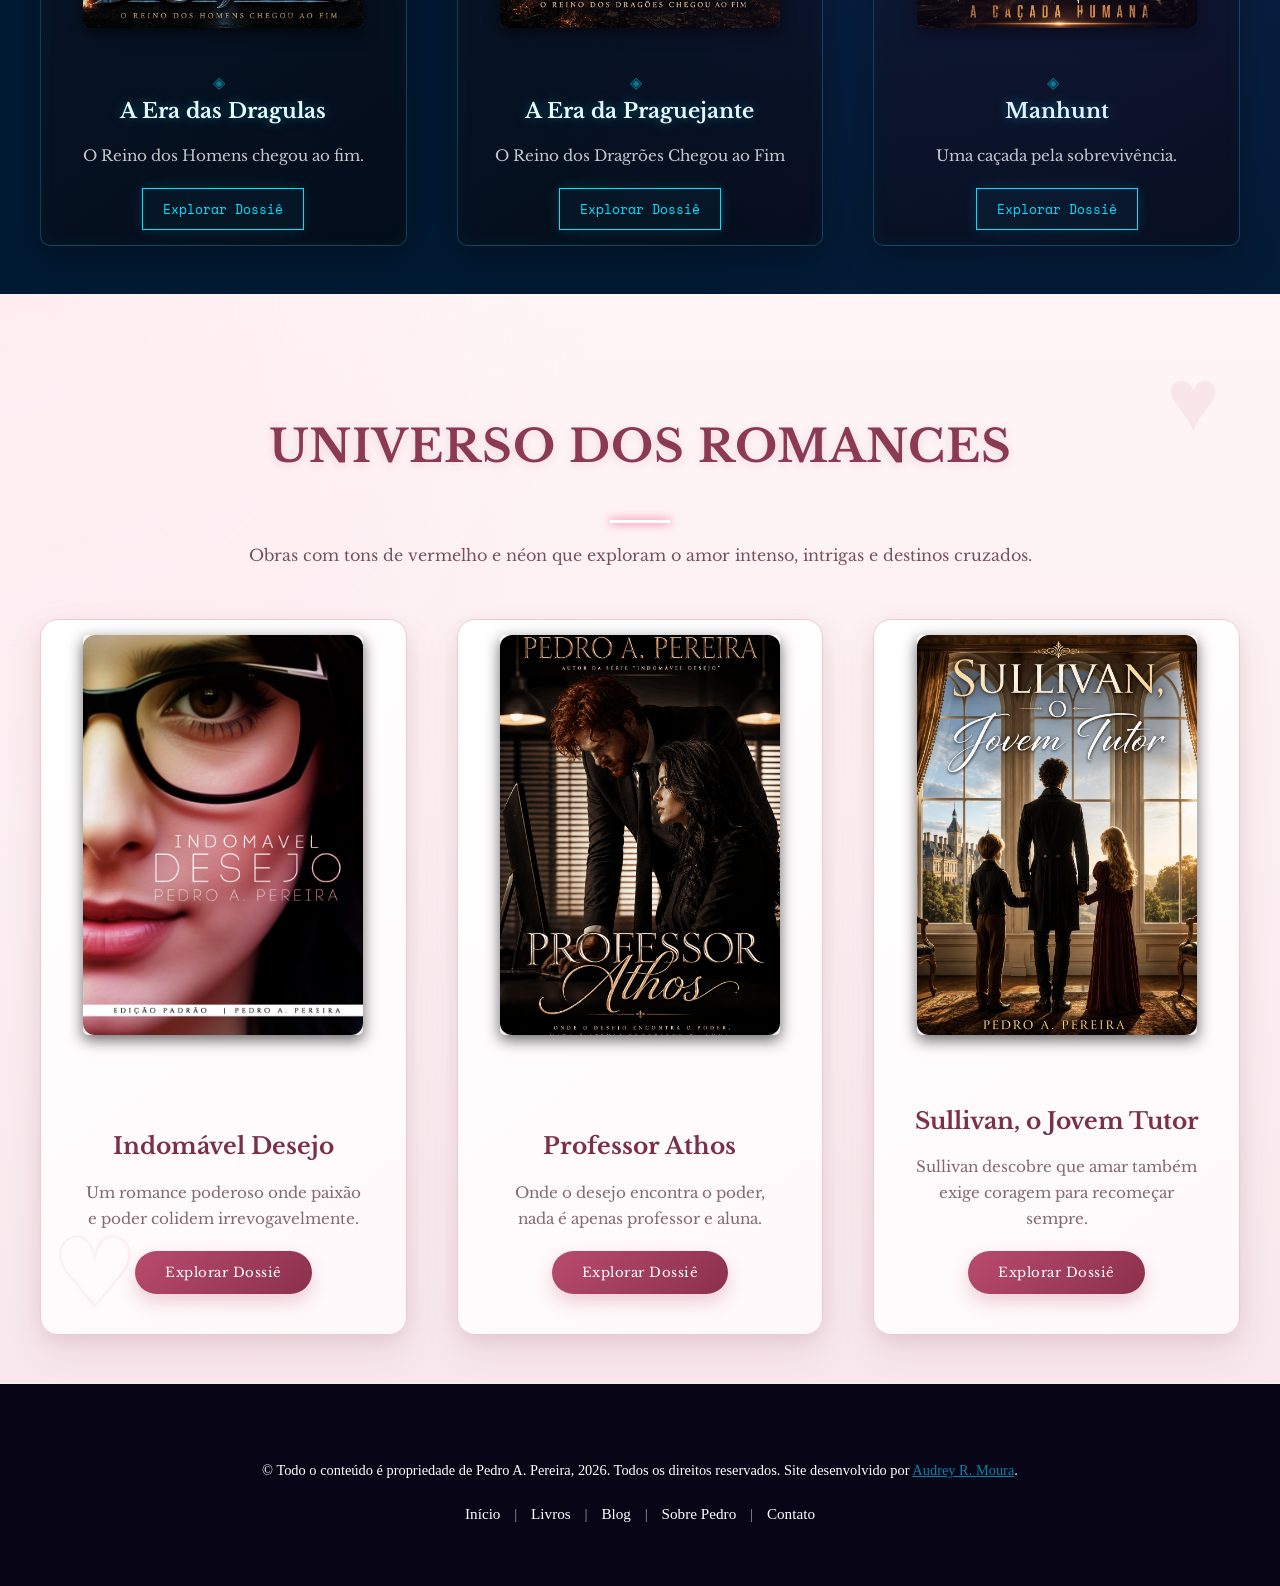
==== commit 2e7b5cc2: "Add files via upload" ====
--- a/books.html
+++ b/books.html
@@ -29,7 +29,7 @@
            <div class="social-hud">
                <a href="https://www.instagram.com/p.alves1998" class="social-link" title="Instagram">IG</a>
                <a href="https://www.amazon.com.br/stores/Pedro-Alves/author/B08WKQ65VJ" class="social-link" title="Amazon">Amazon</a>
-               <a href="https://www.facebook.com/literagenesis" class="social-link" title="Facebook">Facebook</a>
+               <a href="https://www.wattpad.com/user/euoficticiopedro" class="social-link" title="Wattpad">Wattpad</a>
            </div>
         </div>
 
